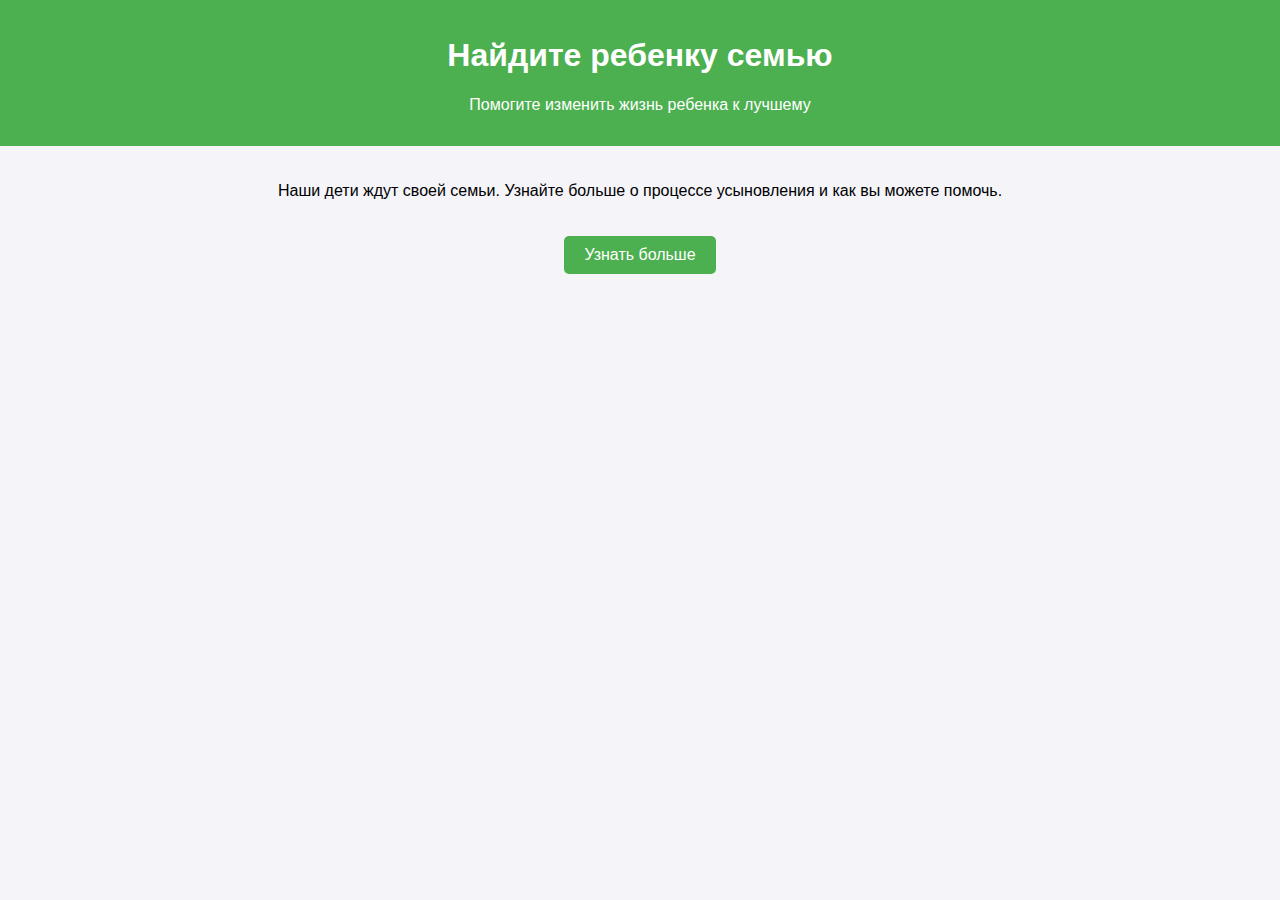
==== index.html @ 371c12de "Create index.html" ====
<!DOCTYPE html>
<html lang="ru">
<head>
    <meta charset="UTF-8">
    <meta name="viewport" content="width=device-width, initial-scale=1.0">
    <title>Усыновление детей</title>
    <style>
        body {
            font-family: Arial, sans-serif;
            margin: 0;
            padding: 0;
            background-color: #f4f4f9;
        }
        header {
            background-color: #4CAF50;
            color: white;
            text-align: center;
            padding: 1em 0;
        }
        .content {
            padding: 20px;
            text-align: center;
        }
        .button {
            display: inline-block;
            padding: 10px 20px;
            background-color: #4CAF50;
            color: white;
            text-decoration: none;
            border-radius: 5px;
            margin-top: 20px;
        }
        .button:hover {
            background-color: #45a049;
        }
    </style>
</head>
<body>
    <header>
        <h1>Найдите ребенку семью</h1>
        <p>Помогите изменить жизнь ребенка к лучшему</p>
    </header>
    <div class="content">
        <p>Наши дети ждут своей семьи. Узнайте больше о процессе усыновления и как вы можете помочь.</p>
        <a href="about.html" class="button">Узнать больше</a>
    </div>
</body>
</html>
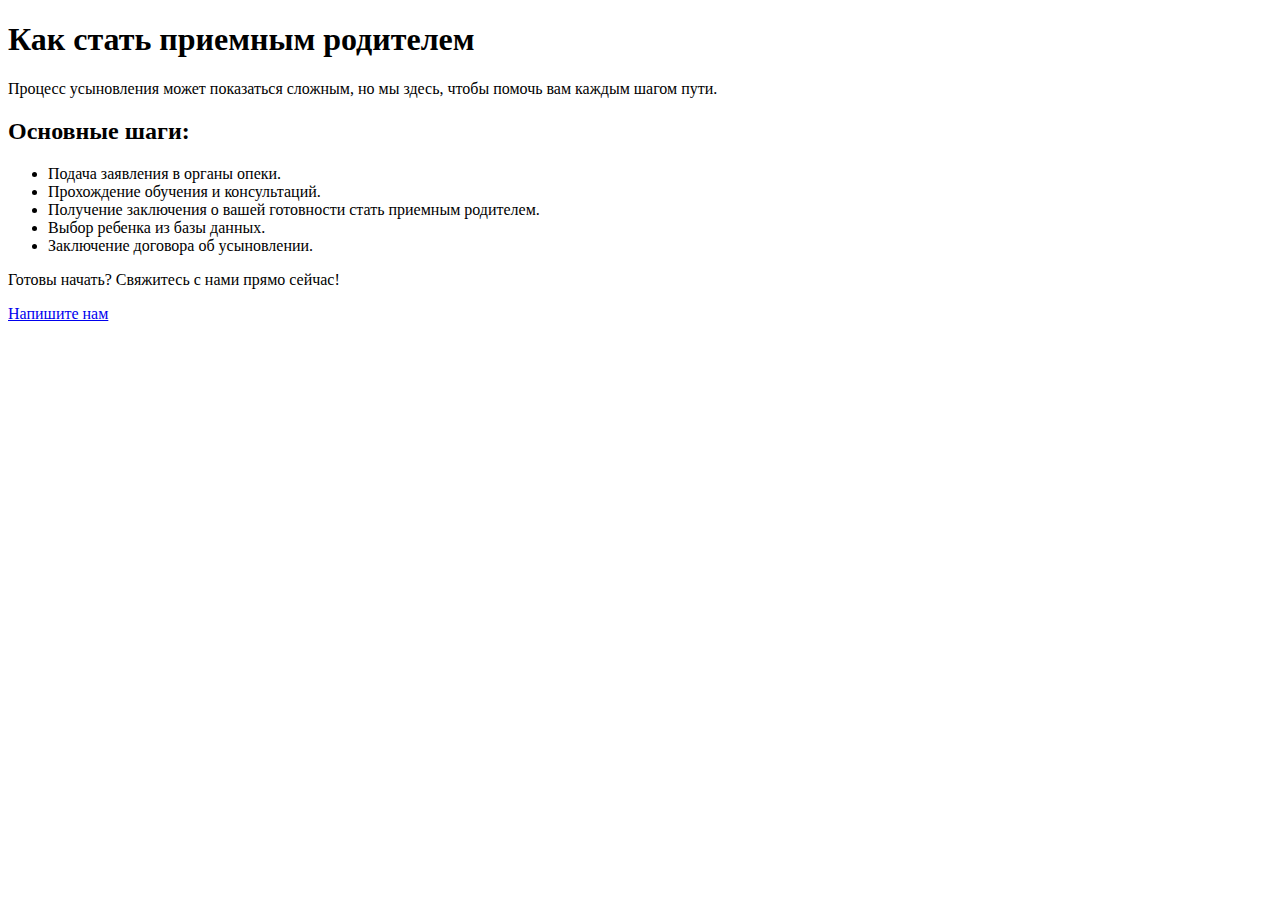
==== commit b07203f5: "Update index.html" ====
--- a/index.html
+++ b/index.html
@@ -3,46 +3,28 @@
 <head>
     <meta charset="UTF-8">
     <meta name="viewport" content="width=device-width, initial-scale=1.0">
-    <title>Усыновление детей</title>
-    <style>
-        body {
-            font-family: Arial, sans-serif;
-            margin: 0;
-            padding: 0;
-            background-color: #f4f4f9;
-        }
-        header {
-            background-color: #4CAF50;
-            color: white;
-            text-align: center;
-            padding: 1em 0;
-        }
-        .content {
-            padding: 20px;
-            text-align: center;
-        }
-        .button {
-            display: inline-block;
-            padding: 10px 20px;
-            background-color: #4CAF50;
-            color: white;
-            text-decoration: none;
-            border-radius: 5px;
-            margin-top: 20px;
-        }
-        .button:hover {
-            background-color: #45a049;
-        }
-    </style>
+    <title>Процесс усыновления</title>
+    <!-- Подключение внешнего файла со стилями -->
+    <link rel="stylesheet" href="style.css">
 </head>
 <body>
     <header>
-        <h1>Найдите ребенку семью</h1>
-        <p>Помогите изменить жизнь ребенка к лучшему</p>
+        <h1>Как стать приемным родителем</h1>
     </header>
     <div class="content">
-        <p>Наши дети ждут своей семьи. Узнайте больше о процессе усыновления и как вы можете помочь.</p>
-        <a href="about.html" class="button">Узнать больше</a>
+        <p>Процесс усыновления может показаться сложным, но мы здесь, чтобы помочь вам каждым шагом пути.</p>
+        <h2>Основные шаги:</h2>
+        <ul class="steps">
+            <li>Подача заявления в органы опеки.</li>
+            <li>Прохождение обучения и консультаций.</li>
+            <li>Получение заключения о вашей готовности стать приемным родителем.</li>
+            <li>Выбор ребенка из базы данных.</li>
+            <li>Заключение договора об усыновлении.</li>
+        </ul>
+        <div class="contact">
+            <p>Готовы начать? Свяжитесь с нами прямо сейчас!</p>
+            <a href="mailto:info@example.com" class="button">Напишите нам</a>
+        </div>
     </div>
 </body>
 </html>
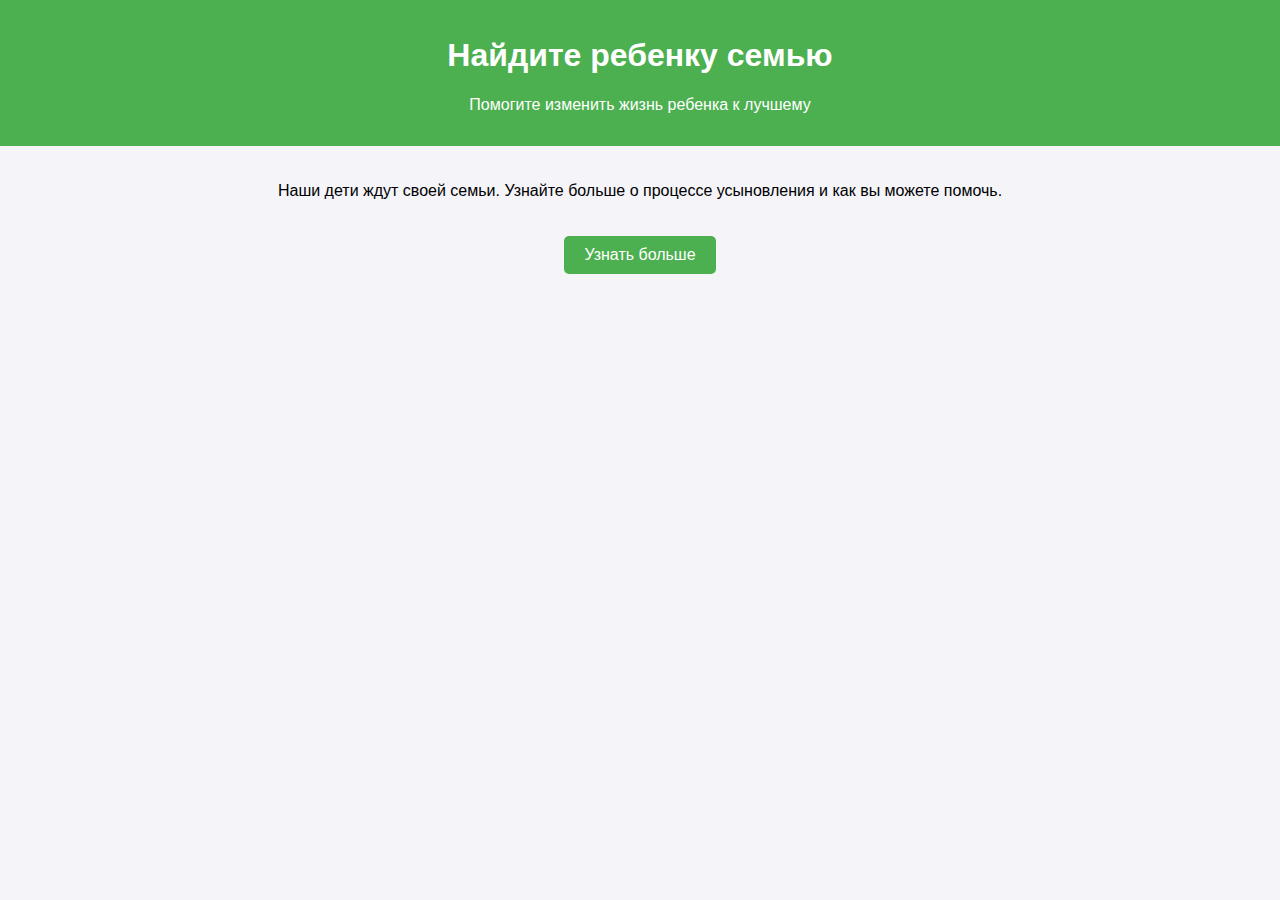
==== commit 759230d3: "Update index.html" ====
--- a/index.html
+++ b/index.html
@@ -3,28 +3,18 @@
 <head>
     <meta charset="UTF-8">
     <meta name="viewport" content="width=device-width, initial-scale=1.0">
-    <title>Процесс усыновления</title>
+    <title>Усыновление детей</title>
     <!-- Подключение внешнего файла со стилями -->
     <link rel="stylesheet" href="style.css">
 </head>
 <body>
     <header>
-        <h1>Как стать приемным родителем</h1>
+        <h1>Найдите ребенку семью</h1>
+        <p>Помогите изменить жизнь ребенка к лучшему</p>
     </header>
     <div class="content">
-        <p>Процесс усыновления может показаться сложным, но мы здесь, чтобы помочь вам каждым шагом пути.</p>
-        <h2>Основные шаги:</h2>
-        <ul class="steps">
-            <li>Подача заявления в органы опеки.</li>
-            <li>Прохождение обучения и консультаций.</li>
-            <li>Получение заключения о вашей готовности стать приемным родителем.</li>
-            <li>Выбор ребенка из базы данных.</li>
-            <li>Заключение договора об усыновлении.</li>
-        </ul>
-        <div class="contact">
-            <p>Готовы начать? Свяжитесь с нами прямо сейчас!</p>
-            <a href="mailto:info@example.com" class="button">Напишите нам</a>
-        </div>
+        <p>Наши дети ждут своей семьи. Узнайте больше о процессе усыновления и как вы можете помочь.</p>
+        <a href="about.html" class="button">Узнать больше</a>
     </div>
 </body>
 </html>
--- a/style.css
+++ b/style.css
@@ -0,0 +1,47 @@
+/* Общие стили */
+body {
+    font-family: Arial, sans-serif;
+    margin: 0;
+    padding: 0;
+    background-color: #f4f4f9;
+}
+
+/* Стили для шапки */
+header {
+    background-color: #4CAF50;
+    color: white;
+    text-align: center;
+    padding: 1em 0;
+}
+
+/* Стили для основного контента */
+.content {
+    padding: 20px;
+    text-align: center;
+}
+
+/* Стили для кнопок */
+.button {
+    display: inline-block;
+    padding: 10px 20px;
+    background-color: #4CAF50;
+    color: white;
+    text-decoration: none;
+    border-radius: 5px;
+    margin-top: 20px;
+}
+
+.button:hover {
+    background-color: #45a049;
+}
+
+/* Стили для страницы "Процесс усыновления" */
+.steps {
+    list-style-type: decimal;
+    padding-left: 20px;
+}
+
+.contact {
+    text-align: center;
+    margin-top: 20px;
+}
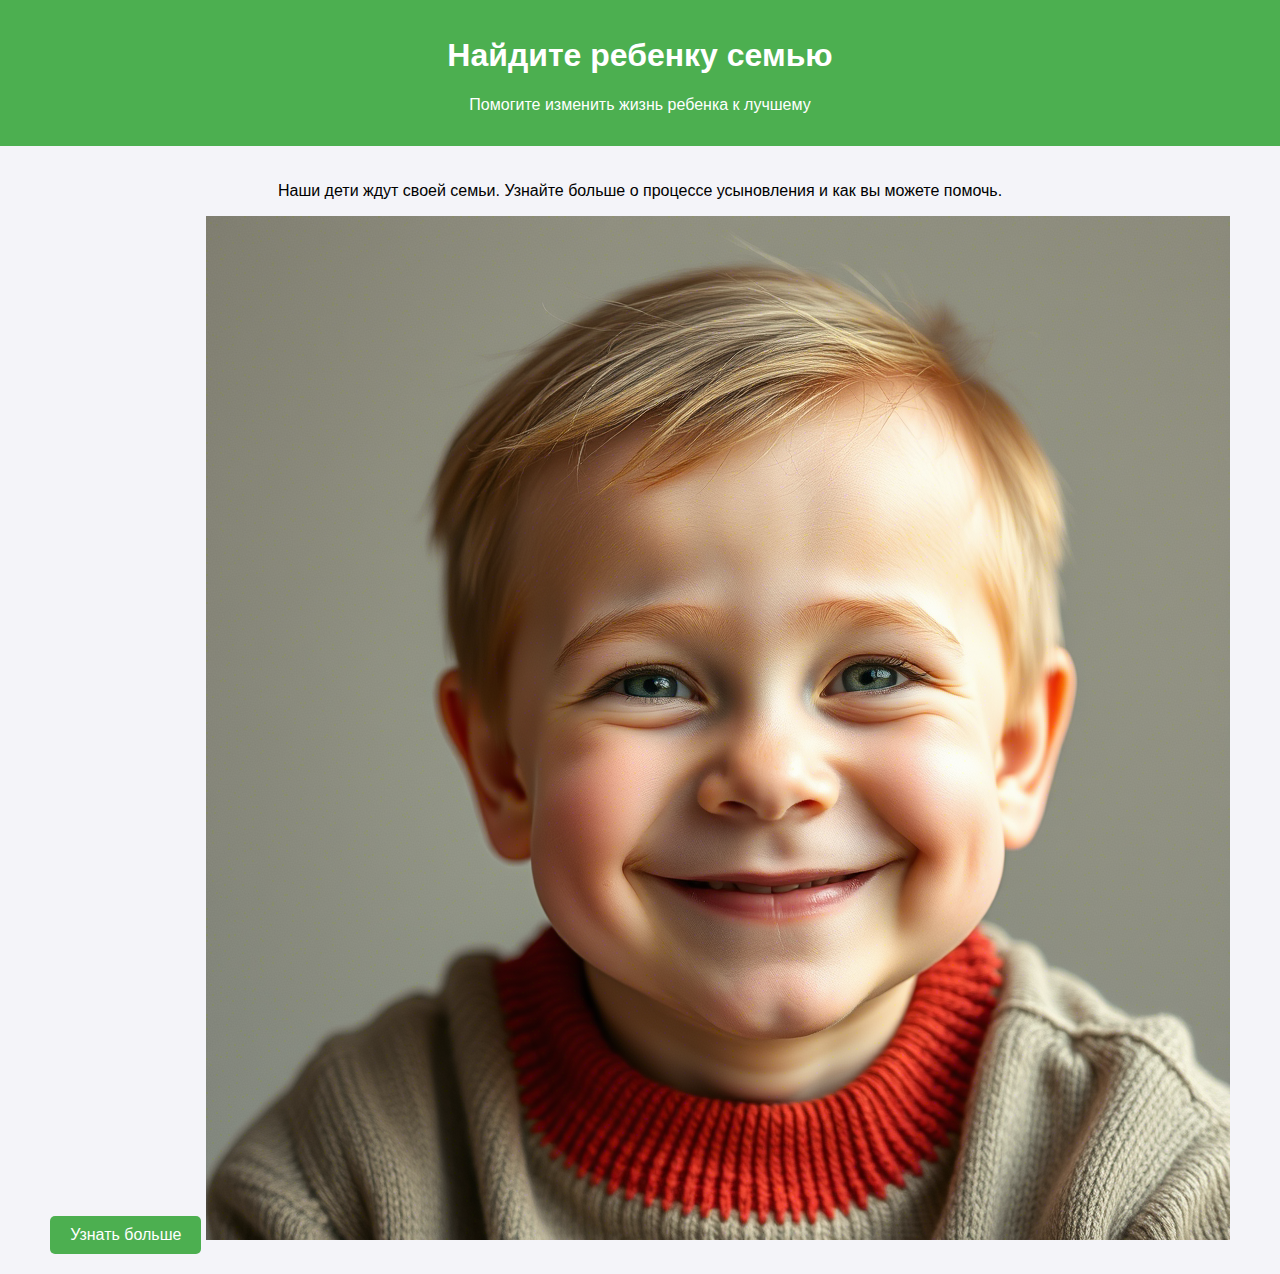
==== commit 7ed68b05: "Update index.html" ====
--- a/index.html
+++ b/index.html
@@ -15,6 +15,7 @@
     <div class="content">
         <p>Наши дети ждут своей семьи. Узнайте больше о процессе усыновления и как вы можете помочь.</p>
         <a href="about.html" class="button">Узнать больше</a>
+        <img src="йцуйцуйццуйцуйцу.png">
     </div>
 </body>
 </html>
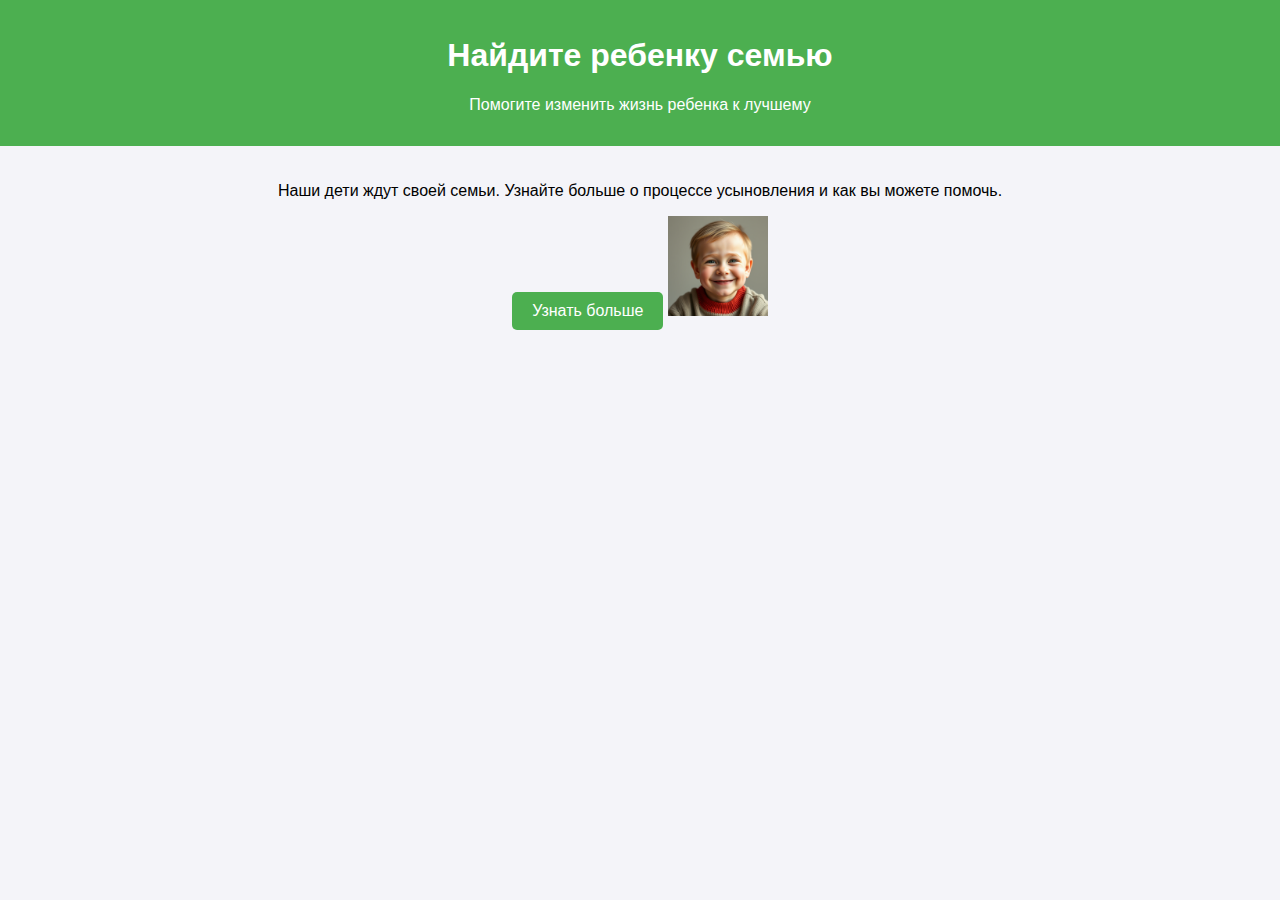
==== commit 4d718cfa: "Update index.html" ====
--- a/index.html
+++ b/index.html
@@ -15,7 +15,7 @@
     <div class="content">
         <p>Наши дети ждут своей семьи. Узнайте больше о процессе усыновления и как вы можете помочь.</p>
         <a href="about.html" class="button">Узнать больше</a>
-        <img src="йцуйцуйццуйцуйцу.png">
+        <img src="йцуйцуйццуйцуйцу.png" width="100px" height="100px">
     </div>
 </body>
 </html>
